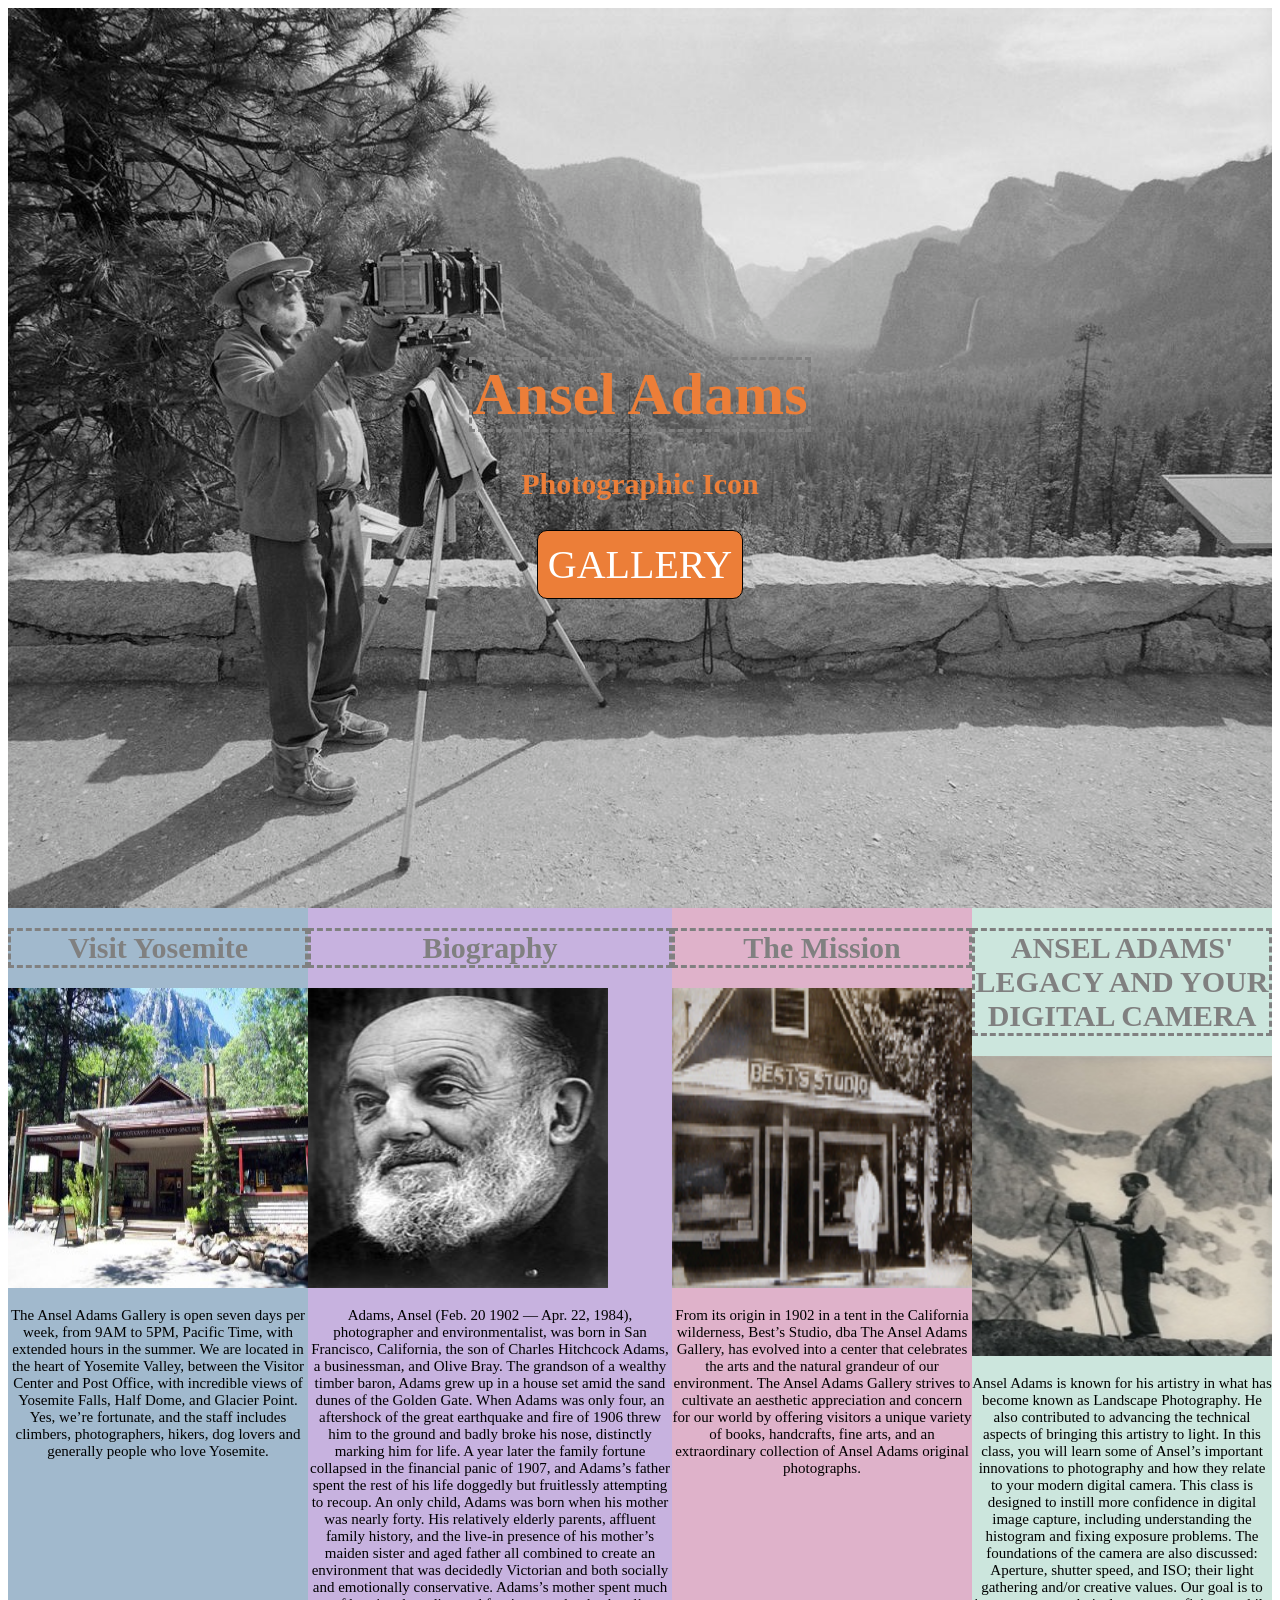
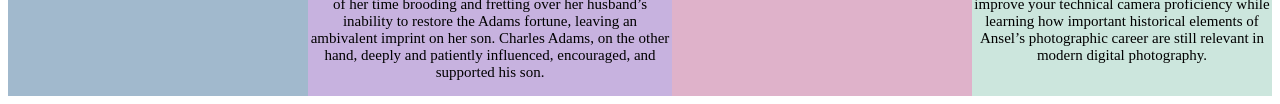
==== aboutpage.html @ d20c8d1a "ss" ====
<!DOCTYPE html>
<html>
<head>
	<link rel="stylesheet" type="text/css" href="CSS/aboutpage.css">
	<title> About Page </title>
</head>
<body>
	<header class="bphoto">
		<h1 class="button1"> Ansel Adams </h1>
		<h2 class="button2"> Photographic Icon </h2>
		<a href="#" class="button"> gallery </a>
	</header>
<div class="flexcontainer">
	<div class="F1">
		<h1> Visit Yosemite </h1>
		<img src="images/AA.jpg">
		<p> The Ansel Adams Gallery is open seven days per week, from 9AM to 5PM, Pacific Time, with extended hours in the summer. We are located in the heart of Yosemite Valley, between the Visitor Center and Post Office, with incredible views of Yosemite Falls, Half Dome, and Glacier Point. Yes, we’re fortunate, and the staff includes climbers, photographers, hikers, dog lovers and generally people who love Yosemite. </p>
	</div>
	<div class="F2">
		<h1> Biography </h1>
		<img src="images/A.jpg">
		<p> Adams, Ansel (Feb. 20 1902 — Apr. 22, 1984), photographer and environmentalist, was born in San Francisco, California, the son of Charles Hitchcock Adams, a businessman, and Olive Bray. The grandson of a wealthy timber baron, Adams grew up in a house set amid the sand dunes of the Golden Gate. When Adams was only four, an aftershock of the great earthquake and fire of 1906 threw him to the ground and badly broke his nose, distinctly marking him for life. A year later the family fortune collapsed in the financial panic of 1907, and Adams’s father spent the rest of his life doggedly but fruitlessly attempting to recoup. An only child, Adams was born when his mother was nearly forty. His relatively elderly parents, affluent family history, and the live-in presence of his mother’s maiden sister and aged father all combined to create an environment that was decidedly Victorian and both socially and emotionally conservative. Adams’s mother spent much of her time brooding and fretting over her husband’s inability to restore the Adams fortune, leaving an ambivalent imprint on her son. Charles Adams, on the other hand, deeply and patiently influenced, encouraged, and supported his son.</p>
	</div>
	<div class="F3">
		<h1> The Mission </h1>
		<img src="images/B.jpg">
		<p> From its origin in 1902 in a tent in the California wilderness, Best’s Studio, dba The Ansel Adams Gallery, has evolved into a center that celebrates the arts and the natural grandeur of our environment. The Ansel Adams Gallery strives to cultivate an aesthetic appreciation and concern for our world by offering visitors a unique variety of books, handcrafts, fine arts, and an extraordinary collection of Ansel Adams original photographs. </p>
	</div>
	<div class="F4">
		<h1> ANSEL ADAMS' LEGACY AND YOUR DIGITAL CAMERA </h1>
		<img src="images/L.jpg">
		<p> Ansel Adams is known for his artistry in what has become known as Landscape Photography. He also contributed to advancing the technical aspects of bringing this artistry to light. In this class, you will learn some of Ansel’s important innovations to photography and how they relate to your modern digital camera. This class is designed to instill more confidence in digital image capture, including understanding the histogram and fixing exposure problems. The foundations of the camera are also discussed: Aperture, shutter speed, and ISO; their light gathering and/or creative values. Our goal is to improve your technical camera proficiency while learning how important historical elements of Ansel’s photographic career are still relevant in modern digital photography. </p>
	</div>
</div>

</body>
</html>
---- CSS/aboutpage.css ----
.bphoto{
	background-image: url(../images/ansel-portrait.jpg);
	height: 100vh;
	background-size: cover;
	background-position: center;
	display: flex;
	flex-direction: column;
	justify-content: center;
	text-align: center;
	align-items: center;
}
.bphoto h1{
	font-size: 60px;
	color:#ec7e38;
	margin-bottom: 5px;
}
.button{
	text-decoration: none;
	font-size: 40px;
	border:black 1px solid;
	padding:10px;
	background-color:#ec7e38;
	border-radius: 10px;
	color:white;
	text-transform: uppercase;
}
a:hover{
	color:#e89d74;
	background-color:#ec7e38;
}
.button2{
	color:#ec7e38;
	padding:5px;
	font-size: 30px;
}
.flexcontainer{
	display:flex;
	flex-direction:row;
	justify-content:flex-start;
	align-content:stretch;
}
p{
	text-align:center;
	font-size:15px;
}
h1{
	color:grey;
	font-size:30px;
	text-align: center;
	border:dashed 3px grey;
}
.F1{
	background-color:#A1B9CD;
}
.F2{
	background-color:#C7B2DF;
}
.F3{
	background-color:#DFB2CA;
}
.F4{
	background-color:#CCE6DD;
}
img{
	width:300px;
	height:300px;
}
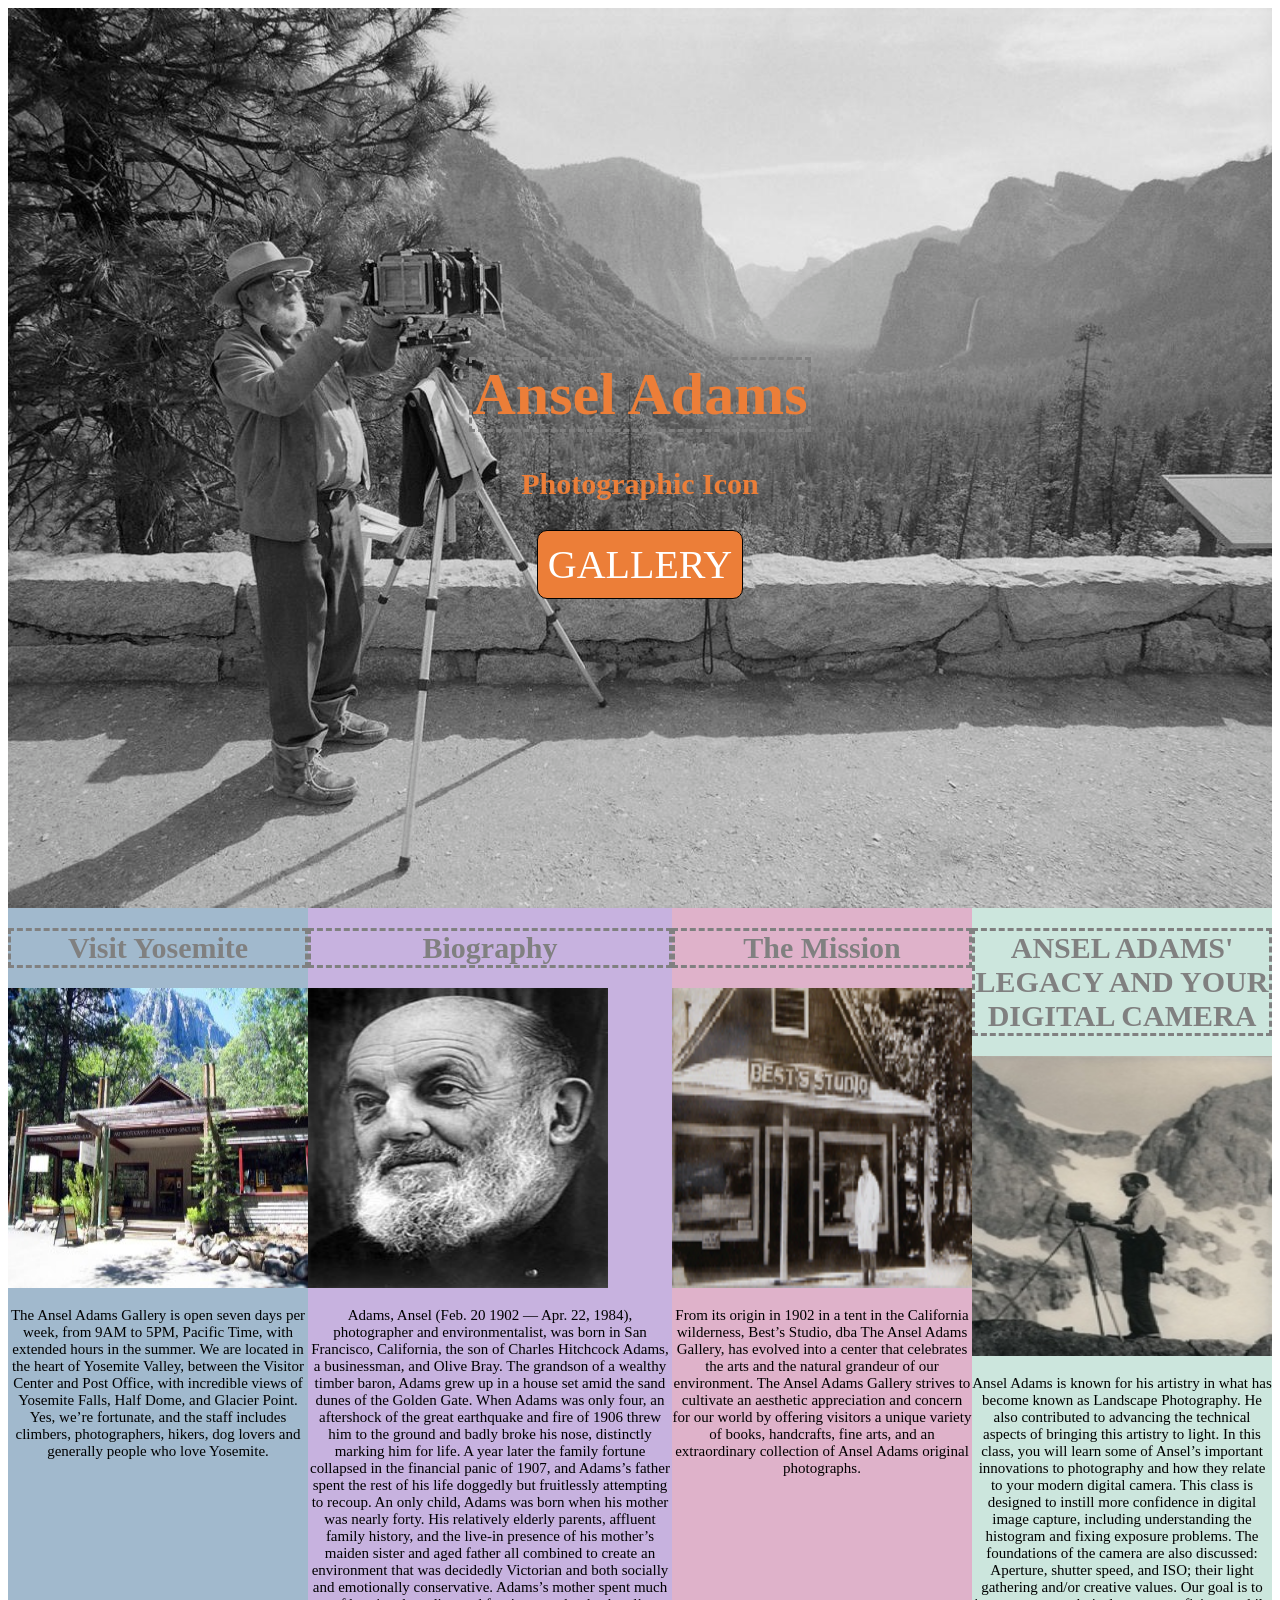
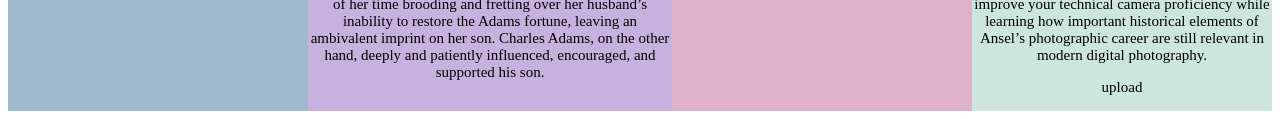
==== commit 2e90938e: "hi" ====
--- a/aboutpage.html
+++ b/aboutpage.html
@@ -30,6 +30,7 @@
 		<h1> ANSEL ADAMS' LEGACY AND YOUR DIGITAL CAMERA </h1>
 		<img src="images/L.jpg">
 		<p> Ansel Adams is known for his artistry in what has become known as Landscape Photography. He also contributed to advancing the technical aspects of bringing this artistry to light. In this class, you will learn some of Ansel’s important innovations to photography and how they relate to your modern digital camera. This class is designed to instill more confidence in digital image capture, including understanding the histogram and fixing exposure problems. The foundations of the camera are also discussed: Aperture, shutter speed, and ISO; their light gathering and/or creative values. Our goal is to improve your technical camera proficiency while learning how important historical elements of Ansel’s photographic career are still relevant in modern digital photography. </p>
+		<p> upload </p>
 	</div>
 </div>
 
